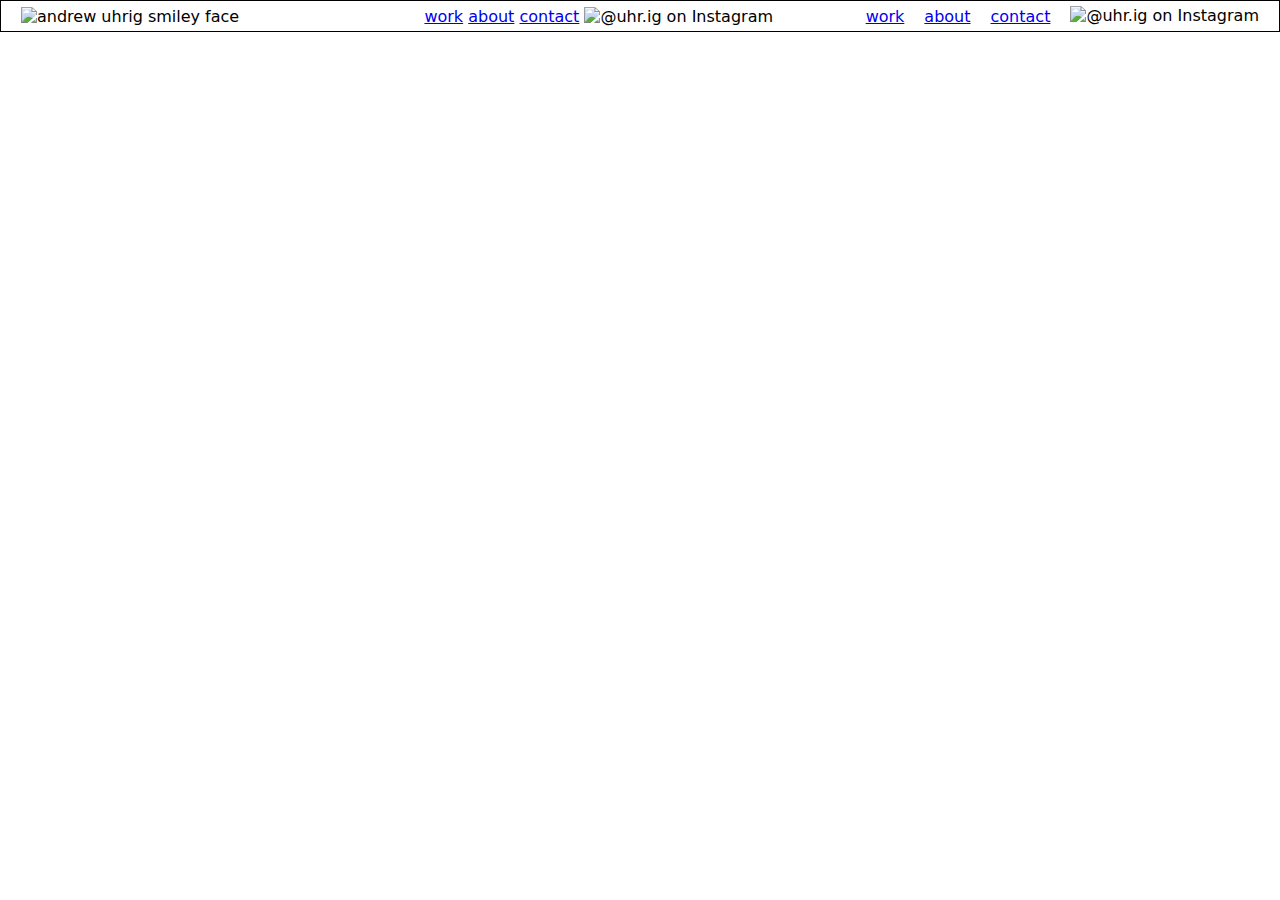
==== index.html @ fbca8ab5 "draft--DO NOT LOOK!!!" ====
<!DOCTYPE html>
<html lang="en">
<head>
    <meta charset="UTF-8">
    <meta name="viewport" content="width=device-width, initial-scale=1.0">
    <link rel="stylesheet" href="style.css">
    <title>andrew uhrig--homepage</title>
    <script src="app.js" defer></script>
</head>
<body>
    <nav>
        <div class="nav-left">
            <img src="https://images.squarespace-cdn.com/content/v1/5f3297cd1a328c22149fdf92/1597259088499-7EML1TMIM5J7HNYDHLMB/andrewuhrig_logo_2020-WIP-NEW.png?format=1500w" alt="andrew uhrig smiley face">
        </div>
        <span class="hamburger-menu"></span>
        <aside class="mobile-menu">
            <a href="#">work</a>
            <a href="#">about</a>
            <a href="#">contact</a>
            <img src="https://pluspng.com/img-png/instagram-icon-png-instagram-icon-1600.png" alt="@uhr.ig on Instagram">
        </aside>
        <div class="nav-right">
            <a href="#">work</a>
            <a href="#">about</a>
            <a href="#">contact</a>
            <img src="https://pluspng.com/img-png/instagram-icon-png-instagram-icon-1600.png" alt="@uhr.ig on Instagram">
        </div>

    </nav>

    <section>

    </section>

    
</body>
</html>
---- style.css ----
body {
    font-family: system-ui, -apple-system, BlinkMacSystemFont, 'Segoe UI', Roboto, Oxygen, Ubuntu, Cantarell, 'Open Sans', 'Helvetica Neue', sans-serif;
    margin: 0;
}

nav {
    display: flex;
    flex-direction: row;
    justify-content: space-between;
    align-items: center;
    border: 1px solid black;
    padding: 5px 20px;
}

.nav-right {
    display: flex;
    flex-direction: row;
    gap: 20px;
    align-items: center;
    position: relative;
}

.nav-right img {
    height: 20px;
    max-height: 100%;
}

.nav-left img {
    height: 40px
}

@media (min-width: 744px) {
    
}

@media (min-width: 1080px) {

}
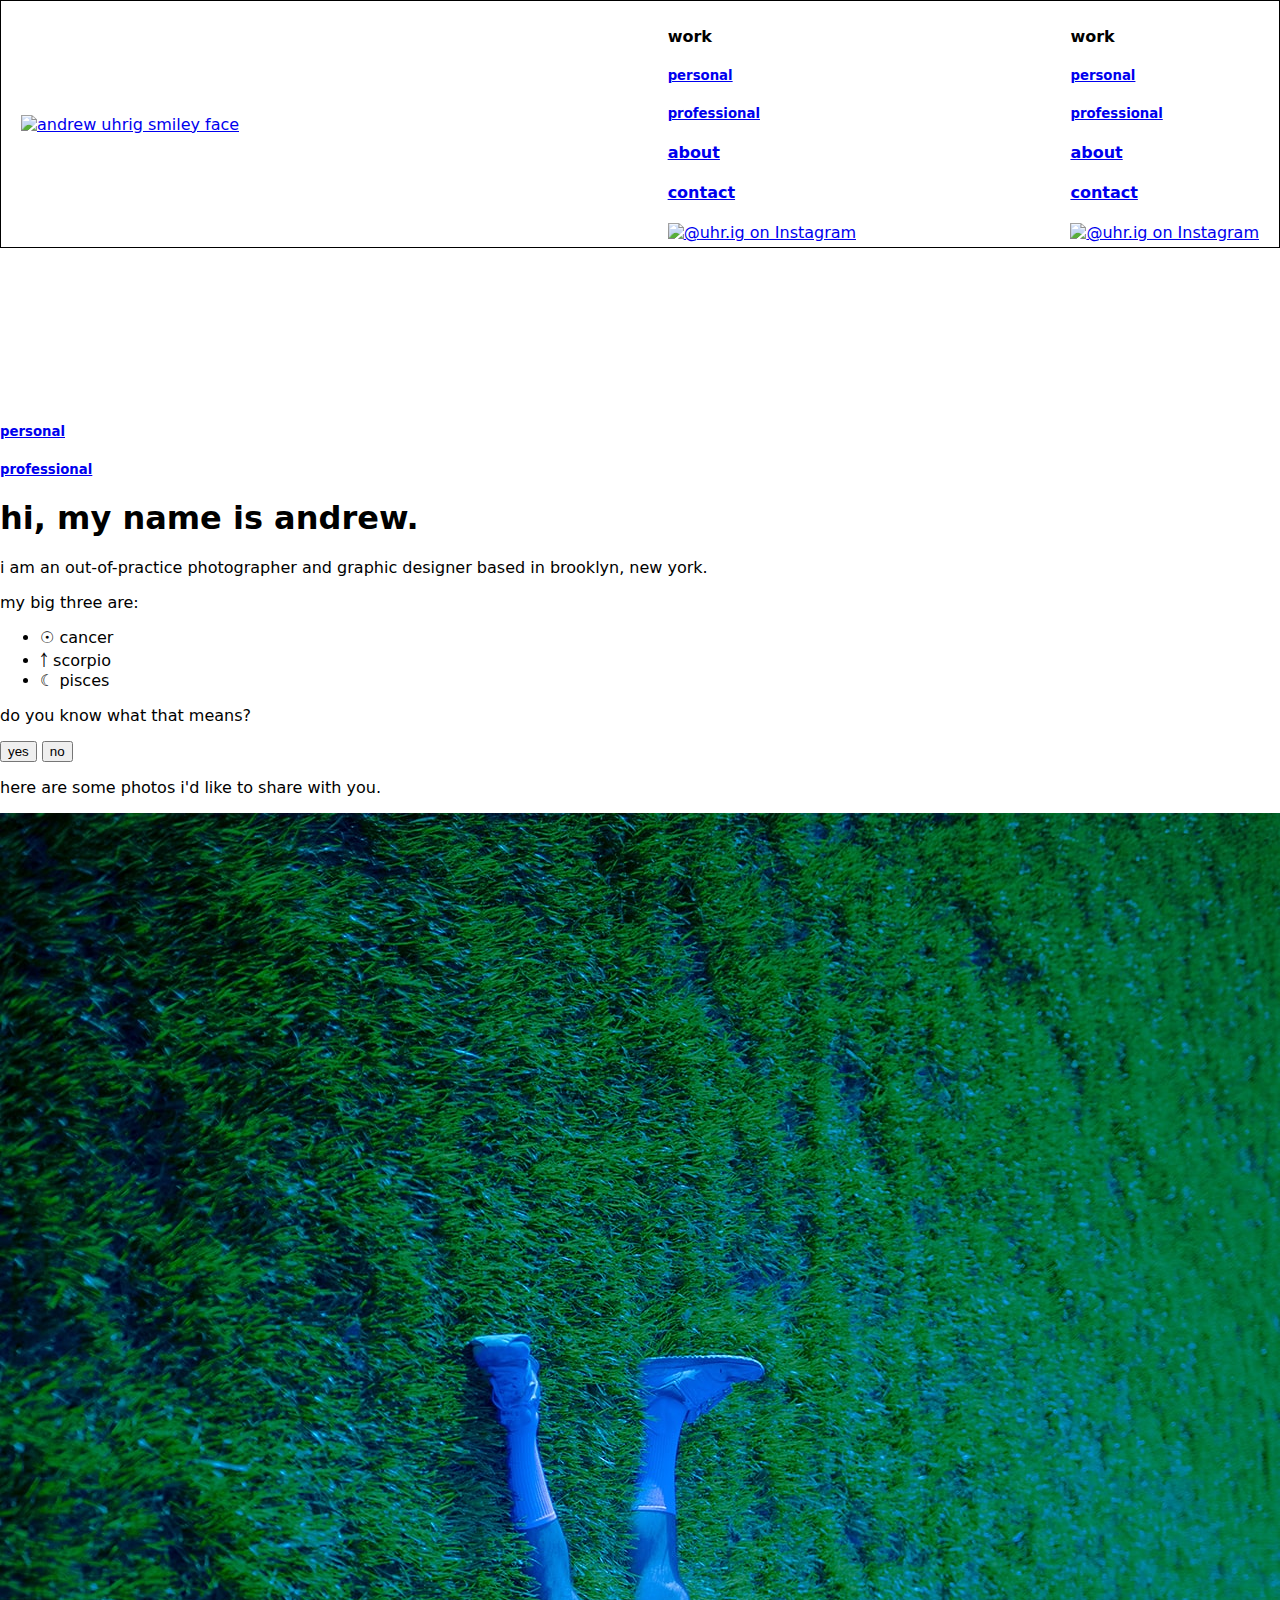
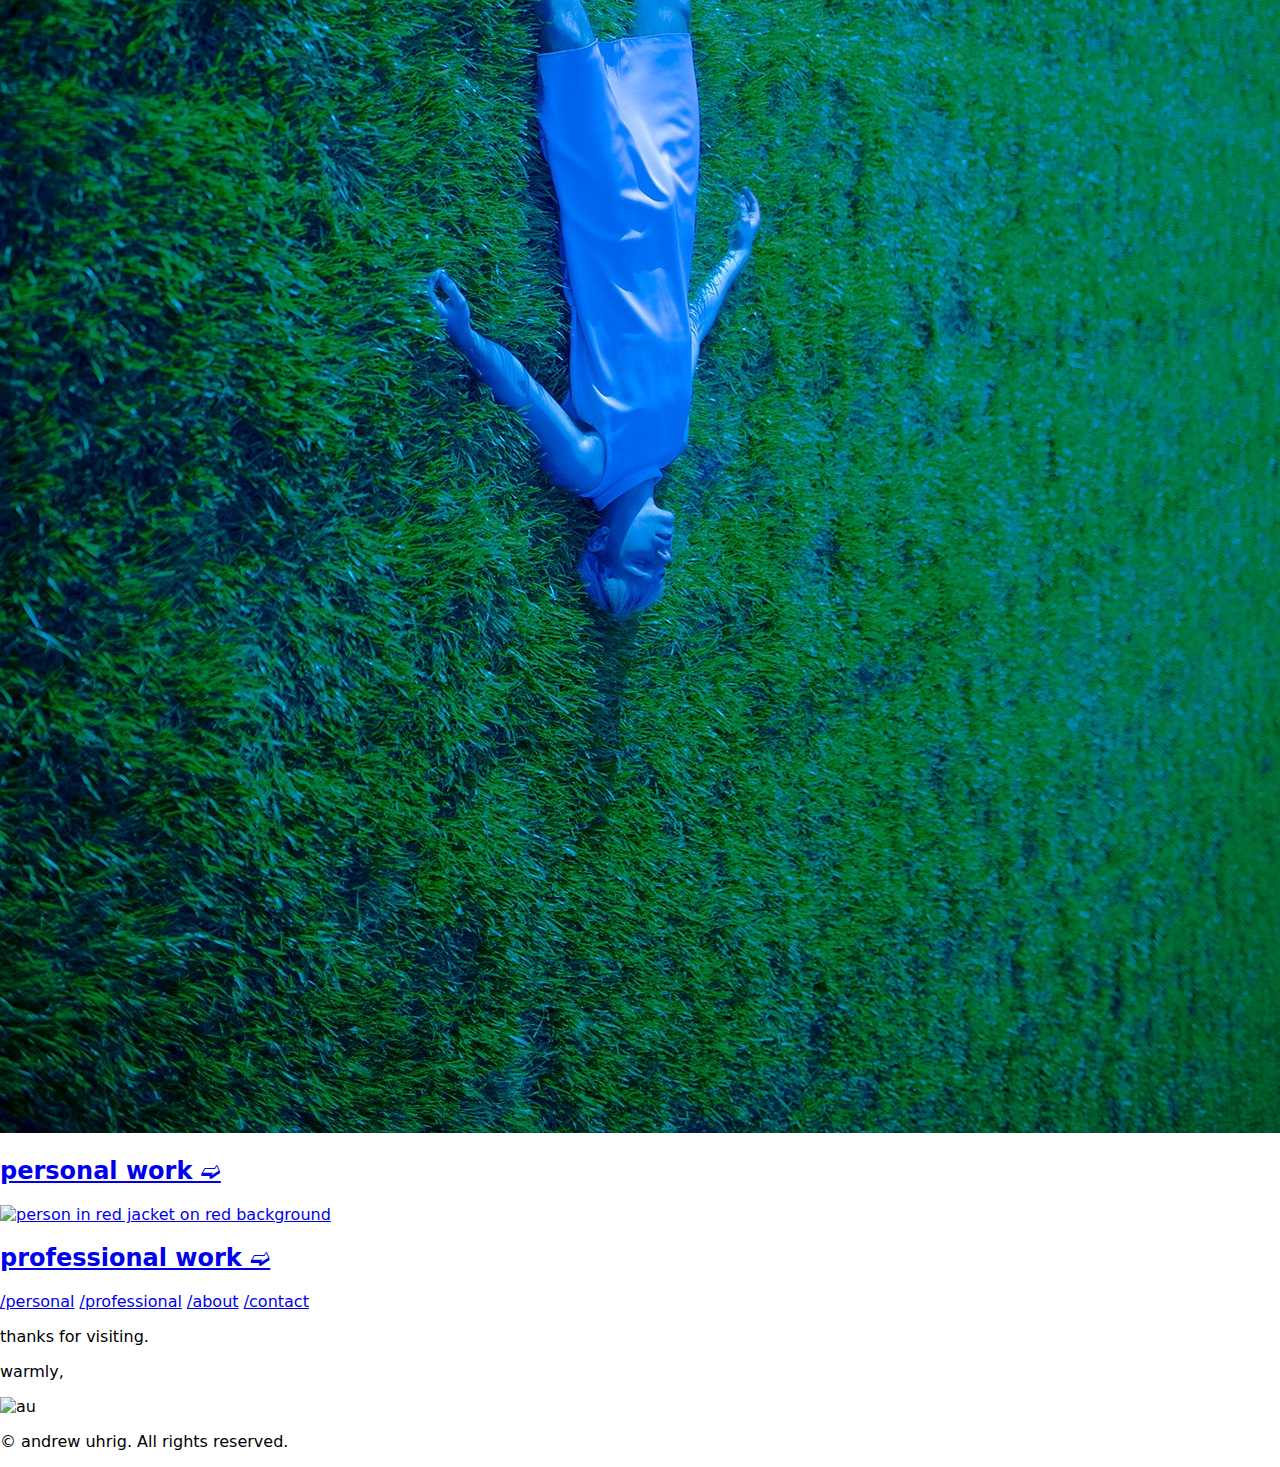
==== commit 55331782: "image + link updates" ====
--- a/index.html
+++ b/index.html
@@ -4,34 +4,119 @@
     <meta charset="UTF-8">
     <meta name="viewport" content="width=device-width, initial-scale=1.0">
     <link rel="stylesheet" href="style.css">
-    <title>andrew uhrig--homepage</title>
+    <link rel="stylesheet" href="https://use.typekit.net/jma1nsl.css">
+    <title>andrew uhrig</title>
     <script src="app.js" defer></script>
 </head>
 <body>
     <nav>
+        <!-- logo -->
         <div class="nav-left">
-            <img src="https://images.squarespace-cdn.com/content/v1/5f3297cd1a328c22149fdf92/1597259088499-7EML1TMIM5J7HNYDHLMB/andrewuhrig_logo_2020-WIP-NEW.png?format=1500w" alt="andrew uhrig smiley face">
+            <a href="index.html"><img src="images/head-foot/smiley-webcrop.png" alt="andrew uhrig smiley face"></a>
         </div>
-        <span class="hamburger-menu"></span>
-        <aside class="mobile-menu">
-            <a href="#">work</a>
-            <a href="#">about</a>
-            <a href="#">contact</a>
-            <img src="https://pluspng.com/img-png/instagram-icon-png-instagram-icon-1600.png" alt="@uhr.ig on Instagram">
+        <!-- mobile hamburger menu -->
+        <div class="mobile-nav">
+            <div class="hamburger">
+                <span class="bar-top"></span>
+                <span class="bar-bottom"></span>
+            </div>
+        </div>
+         <!-- mobile dropdown menu -->
+         <aside class="mobile-menu">
+            <h4 id="work-mb-button">work</h4>
+            <div class="work-mobile">
+                <a href="personal.html"><h5>personal</h5></a>
+                <a href="professional.html"><h5>professional</h5></a>
+            </div>
+            <a href="about.html"><h4>about</h4></a>
+            <a href="contact.html"><h4>contact</h4></a>
+            <a href="https://www.instagram.com/uhr.ig/" target="_blank" rel="noopener noreferrer">
+                <img id="ig-icon" src="images/head-foot/Instagram_Glyph_greenblue-01-01.png" alt="@uhr.ig on Instagram">
+                
+            </a>
         </aside>
-        <div class="nav-right">
-            <a href="#">work</a>
-            <a href="#">about</a>
-            <a href="#">contact</a>
-            <img src="https://pluspng.com/img-png/instagram-icon-png-instagram-icon-1600.png" alt="@uhr.ig on Instagram">
+        <!-- desktop menu -->
+        <div class="desktop-menu">
+            <div class="work-container">
+                <h4 id="work-dt-button">work</h4>
+                <div class="work-desktop">
+                    <a href="personal.html"><h5>personal</h5></a>
+                    <a href="professional.html"><h5>professional</h5></a>
+                </div>
+            </div>
+            <a href="about.html"><h4>about</h4></a>
+            <a href="contact.html"><h4>contact</h4></a>
+            <a href="https://www.instagram.com/uhr.ig/" target="_blank" rel="noopener noreferrer">
+                <img id="ig-icon" src="images/head-foot/Instagram_Glyph_greenblue-01-01.png" alt="@uhr.ig on Instagram">
+            </a>
         </div>
-
     </nav>
-
-    <section>
-
+<!-- hero -->
+    <section class="hp-hero-section">
+        <video autoplay muted loop id="hp-hero-video">
+            <source src="images/homepage/iforgotmypower-loop_2.mp4" type="video/mp4">
+        </video>
+        <div class="hero-text-container">
+            <div class="hero-left">
+                <a href="personal.html"><h5>personal</h5></a>
+            </div>
+            <div class="hero-right">
+                <a href="professional.html"><h5>professional</h5></a>
+            </div>
+        </div>
     </section>
-
-    
+    <section class="about-section">
+        <div class="about-text">
+            <h1>hi, my name is andrew.</h1>
+            <p>i am an out-of-practice photographer and graphic designer based in brooklyn, new york.</p>
+            <p>my big three are:</p>
+            <ul>
+                <li>☉ cancer</li>
+                <li>￪ scorpio</li>
+                <li>☾ pisces</li>
+            </ul>
+            <div class="astro-q">
+                <p>do you know what that means?</p>
+                <div class="astro-buttons">
+                    <button id="yes">yes</button>
+                    <button id="no">no</button>
+                </div>
+                <p id="astro-a"></p>
+            </div>
+            <p>here are some photos i'd like to share with you.</p>
+        </div>
+    </section>
+    <section class="hp-project-section">
+        <a href="personal.html" class="hp-project">
+            <div class="hp-project-spacer">
+                <img src="images/personal/_B0A7939-min.jpg" alt="colorized image of andrew laying in grass">
+                <h2>personal work ➫</h2>
+            </div>
+        </a>
+        <a href="professional.html" class="hp-project">
+            <div class="hp-project-spacer">
+                <img src="images/professional/RADIANCE-5-min.jpg" alt="person in red jacket on red background">
+                <h2>professional work ➫</h2>
+            </div>
+        </a>
+    </section>
+    <footer>
+        <section class="footer-grid">
+            <div class="foot-col">
+                <a href="personal.html">/personal</a>
+                <a href="professional.html">/professional</a>
+                <a href="about.html">/about</a>
+                <a href="contact.html">/contact</a>
+            </div>
+            <div>
+                <p>thanks for visiting.</p>
+                <p>warmly,</p>
+                <img src="images/head-foot/au.png" alt="au">
+            </div>
+        </section>
+        <section class="copyright">
+            <p>© andrew uhrig. All rights reserved.</p>
+        </section>
+    </footer>
 </body>
 </html>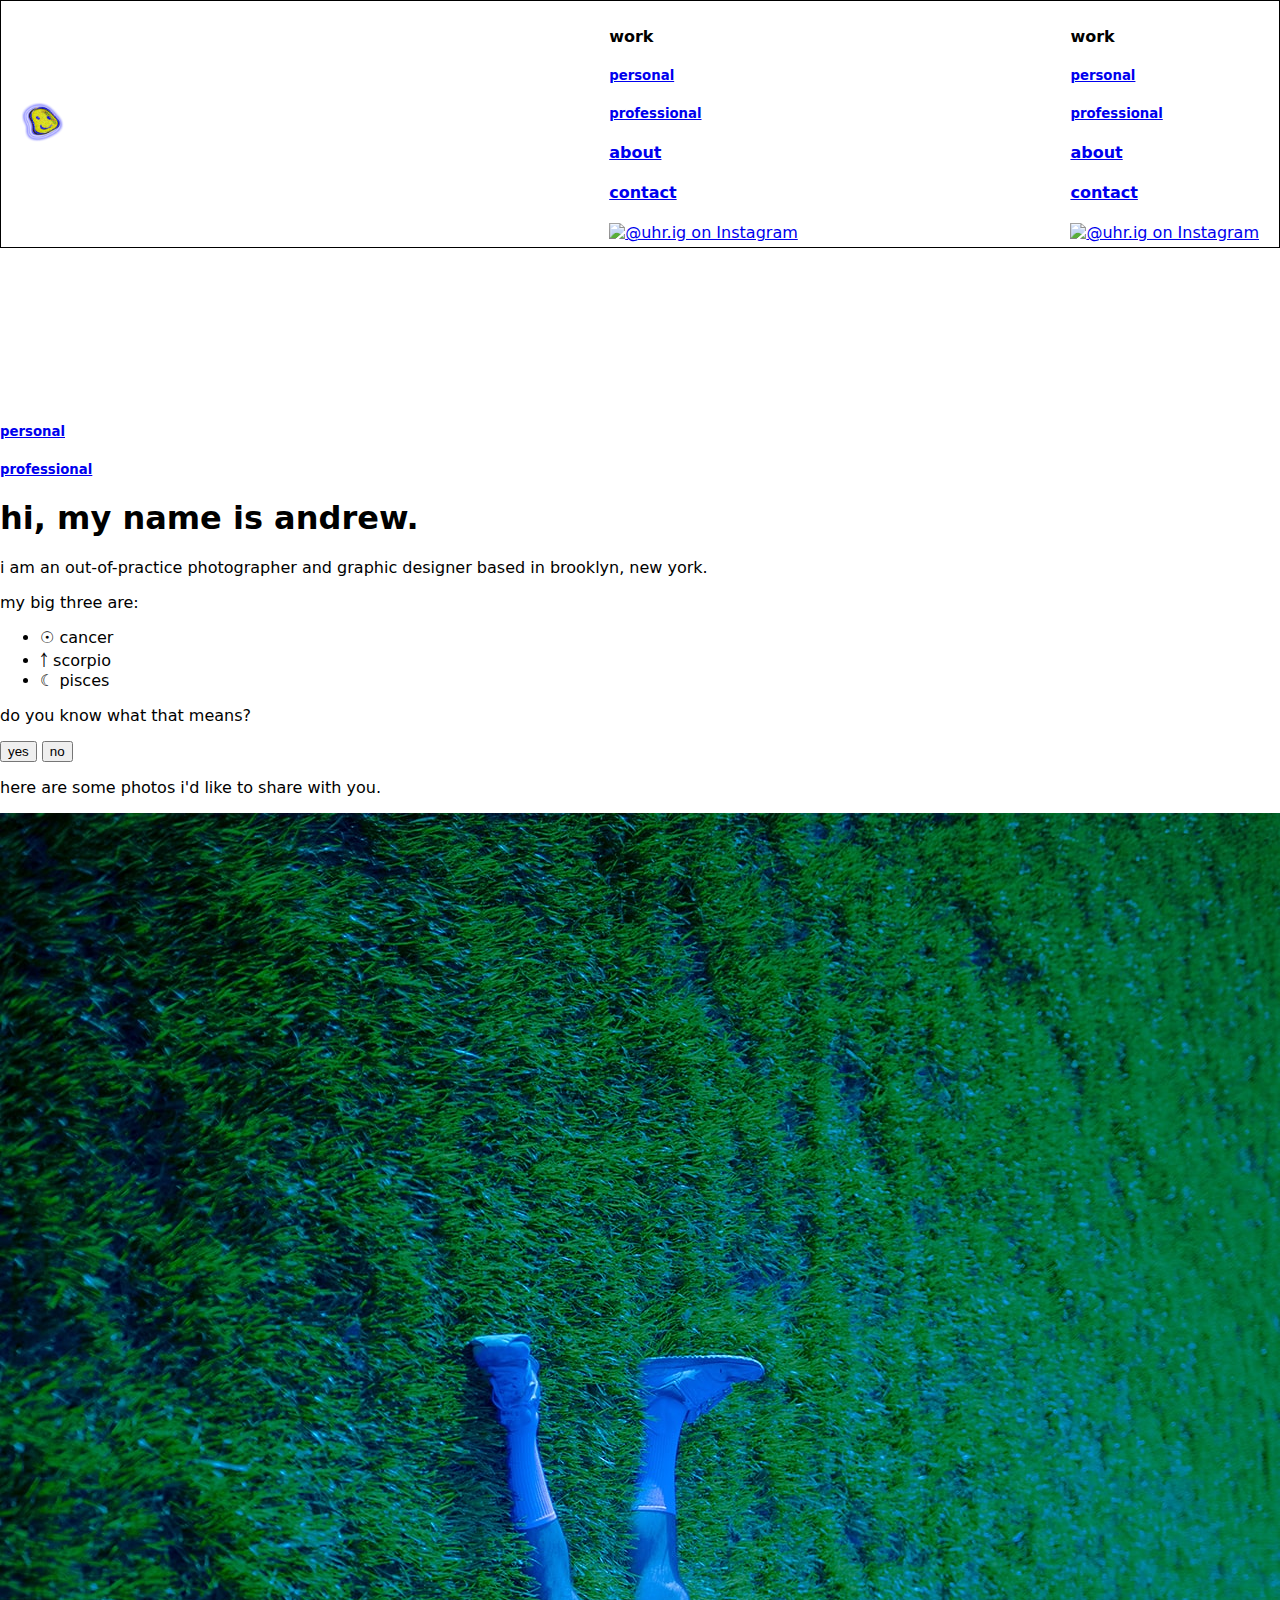
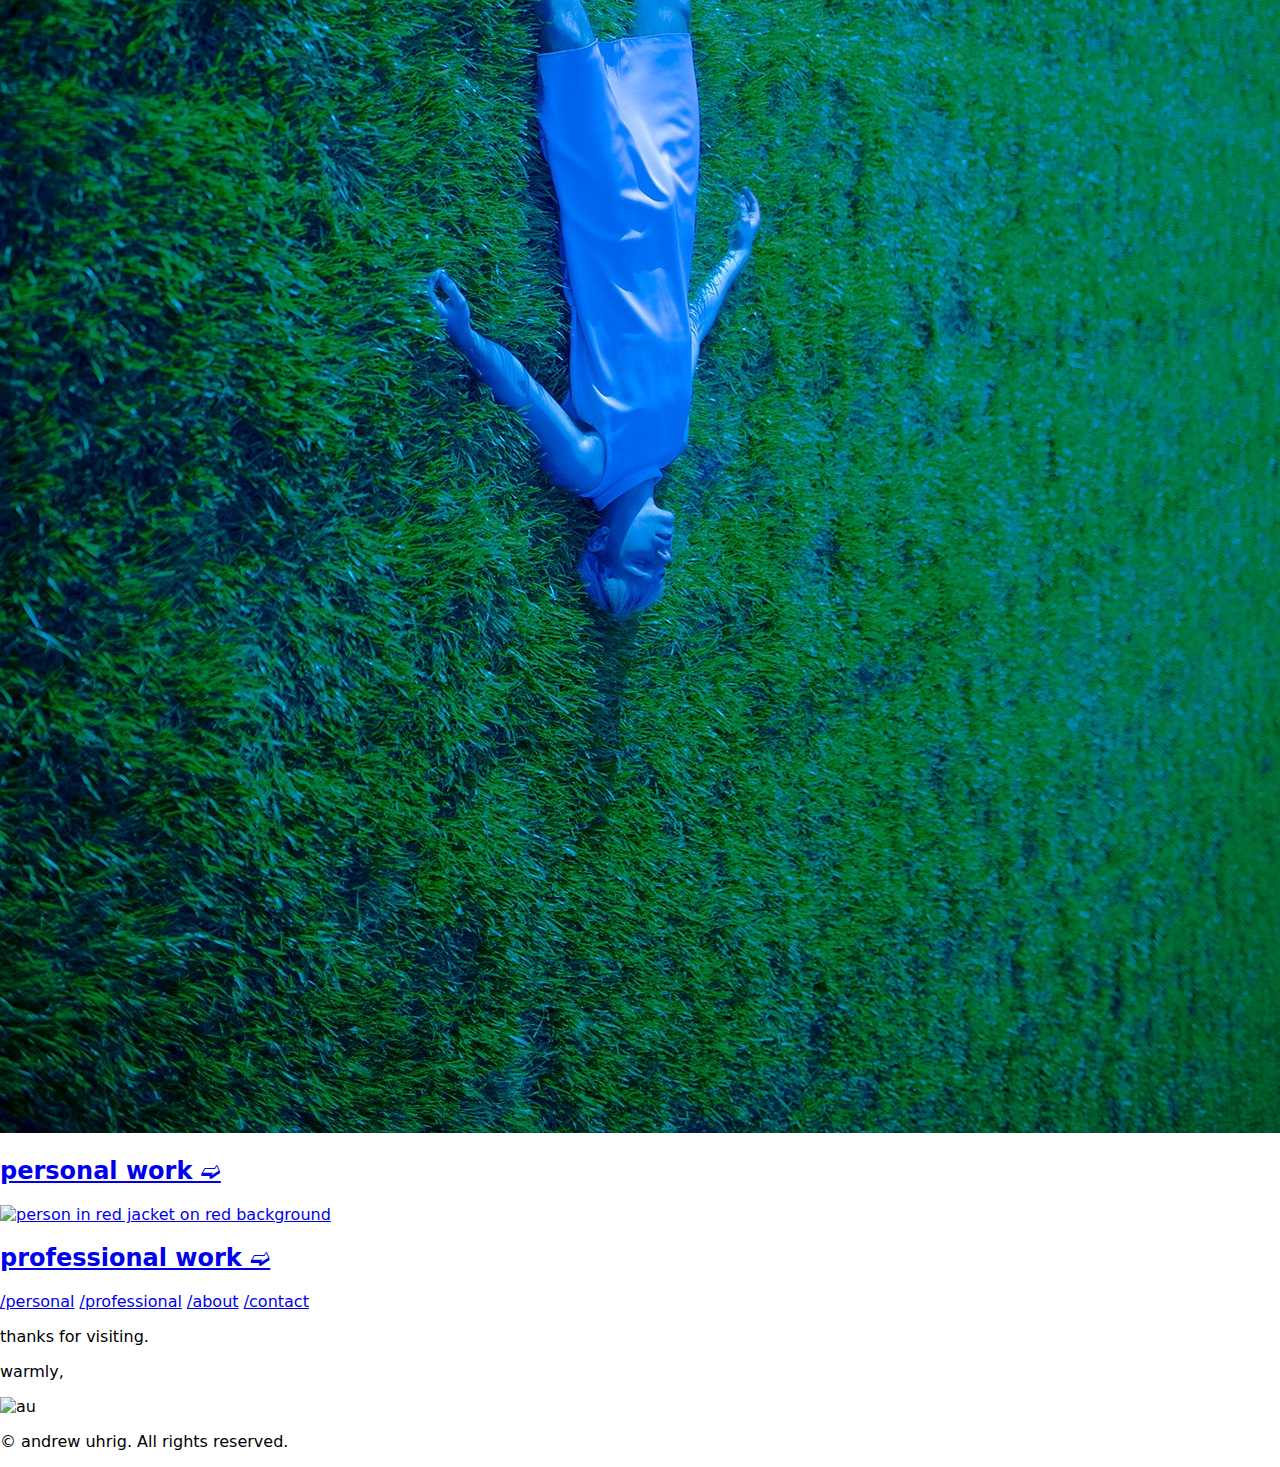
==== commit 1b4436e4: "smiley fix" ====
--- a/index.html
+++ b/index.html
@@ -12,7 +12,7 @@
     <nav>
         <!-- logo -->
         <div class="nav-left">
-            <a href="index.html"><img src="images/head-foot/smiley-webcrop.png" alt="andrew uhrig smiley face"></a>
+            <a href="index.html"><img src="images/head-foot/smiley-webcrop-min.png" alt="andrew uhrig smiley face"></a>
         </div>
         <!-- mobile hamburger menu -->
         <div class="mobile-nav">
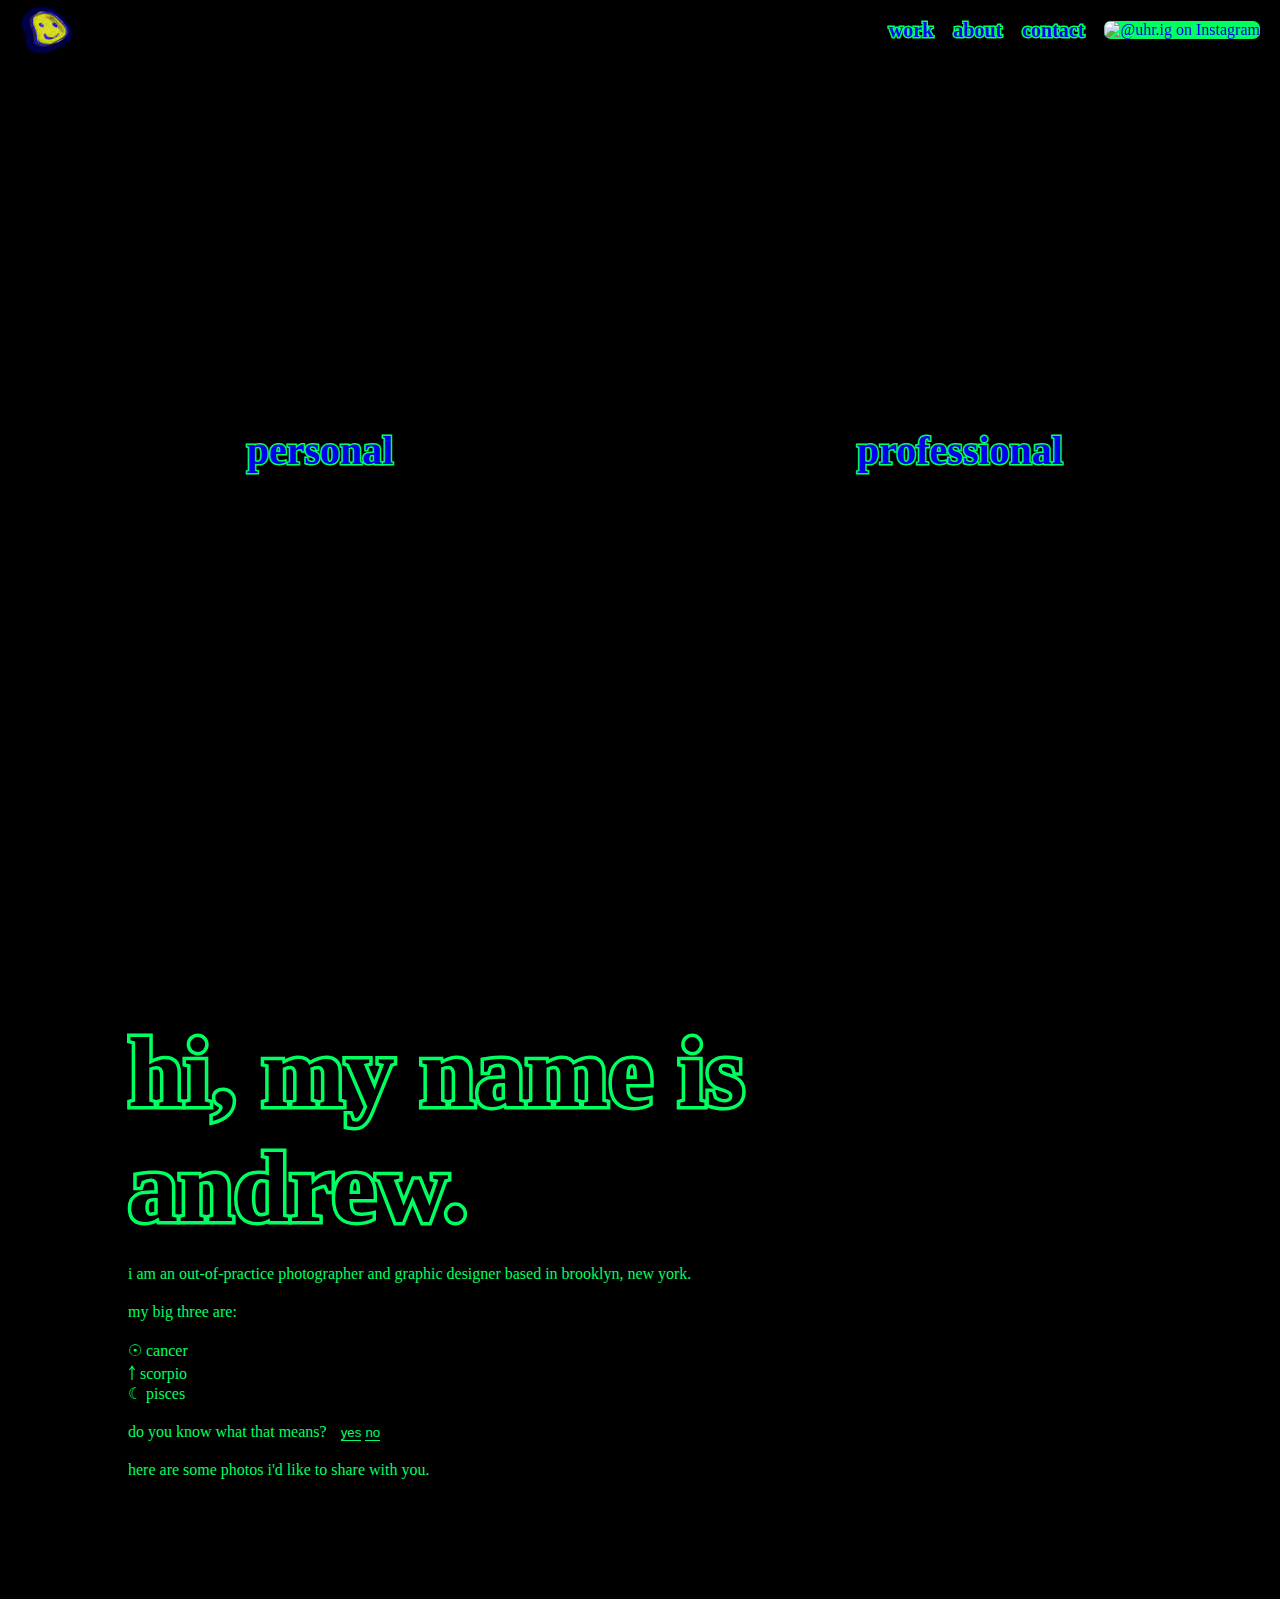
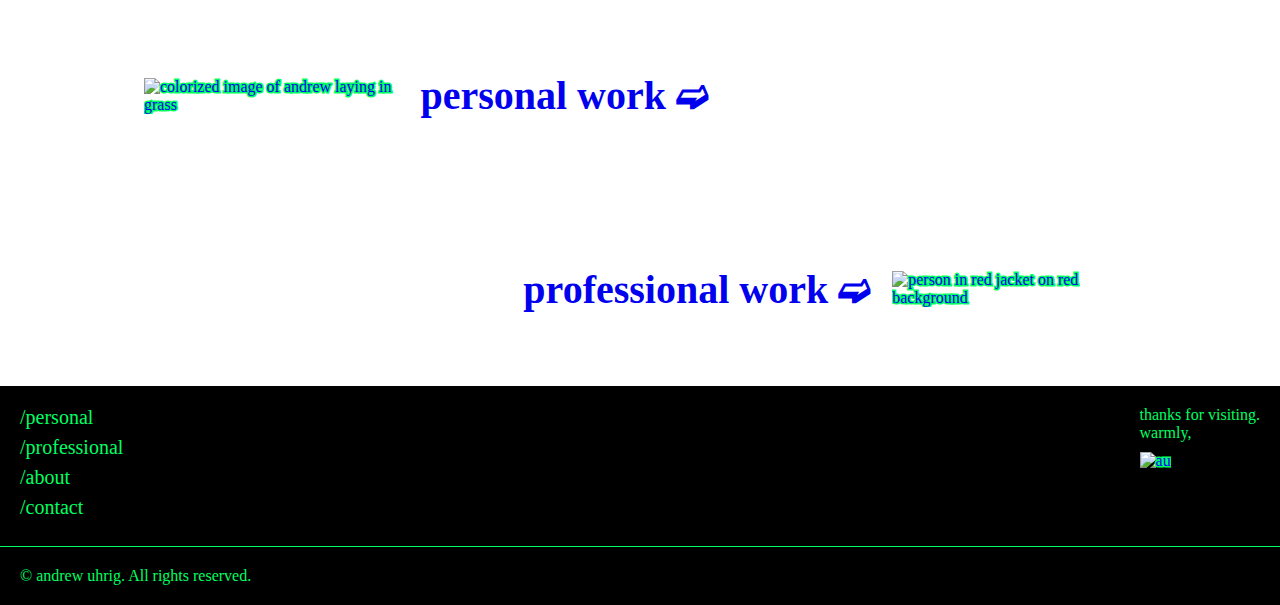
==== commit 4eaee52f: "added favicon" ====
--- a/index.html
+++ b/index.html
@@ -6,6 +6,7 @@
     <link rel="stylesheet" href="style.css">
     <link rel="stylesheet" href="https://use.typekit.net/jma1nsl.css">
     <title>andrew uhrig</title>
+    <link rel="icon" type="image/x-icon" href="images/head-foot/smiley-webcrop-min.png">
     <script src="app.js" defer></script>
 </head>
 <body>
@@ -53,7 +54,7 @@
     </nav>
 <!-- hero -->
     <section class="hp-hero-section">
-        <video autoplay muted loop id="hp-hero-video">
+        <video preload autoplay loop muted playsinline id="hp-hero-video">
             <source src="images/homepage/iforgotmypower-loop_2.mp4" type="video/mp4">
         </video>
         <div class="hero-text-container">
@@ -89,7 +90,7 @@
     <section class="hp-project-section">
         <a href="personal.html" class="hp-project">
             <div class="hp-project-spacer">
-                <img src="images/personal/_B0A7939-min.jpg" alt="colorized image of andrew laying in grass">
+                <img src="images/personal/-B0A7939-min.jpg" alt="colorized image of andrew laying in grass">
                 <h2>personal work ➫</h2>
             </div>
         </a>
--- a/style.css
+++ b/style.css
@@ -1,38 +1,531 @@
+/* FONTS */
+    
+.kettler {
+    font-family: "kettler-web", monospace;
+        font-weight: 400;
+    font-style: normal;
+}
+
+.bold {
+    font-weight: 700;
+}
+
+.transducer {
+    font-family: transducer-variable, sans-serif;
+}
+
+.ext {
+    font-variation-settings: "slnt" 0, "wdth" 200, "wght" 400;
+}
+
+.ext-bold {
+    font-variation-settings: "slnt" 0, "wdth" 200, "wght" 700;
+}
+
+/* FONT STYLING */
 body {
-    font-family: system-ui, -apple-system, BlinkMacSystemFont, 'Segoe UI', Roboto, Oxygen, Ubuntu, Cantarell, 'Open Sans', 'Helvetica Neue', sans-serif;
-    margin: 0;
-}
-
+    font-family: "kettler-web";
+    margin: 0;
+    padding: 0;
+    color: #0000FF;
+    -webkit-text-stroke: 3px #00FF60;
+    paint-order: stroke fill;
+    background-color: black;
+}
+
+h1 {
+    font-size: 60px;
+    font-family: transducer-variable;
+    font-variation-settings: "slnt" 0, "wdth" 200, "wght" 700;
+    color: black;
+    padding: 0;
+    margin: 0;
+    -webkit-text-stroke: 7px #00FF60;
+}
+
+h2 {
+    font-size: 40px;
+    font-family: transducer-variable;
+    font-variation-settings: "slnt" 0, "wdth" 200, "wght" 700;
+    
+}
+
+h3 {
+    font-size: 30px;
+    font-family: transducer-variable;
+    font-variation-settings: "slnt" 0, "wdth" 200, "wght" 700;
+    padding: 0;
+    margin: 0;
+}
+
+h4 {
+    font-size: 20px;
+    font-family: transducer-variable;
+    font-variation-settings: "slnt" 0, "wdth" 200, "wght" 700;
+    padding: 0;
+    margin: 0;
+    transition: ease .3s;
+}
+
+h5 {
+    font-size: 16px;
+    font-family: transducer-variable;
+    font-variation-settings: "slnt" 0, "wdth" 200, "wght" 400;
+    padding: 0;
+    margin: 0;
+}
+
+p, li {
+    font-size: 16px;
+    margin: 0;
+    padding: 0;
+    color: #00FF60;
+    -webkit-text-stroke: 0;
+}
+
+ul {
+    list-style-type: none;
+    margin: 0;
+    padding: 0;
+}
+
+/* RESPONSIVE FONT RESIZE */
+@media (min-width: 744px) {
+    h1 {
+        font-size: 100px;
+    }
+}
+
+/* MAIN LINKS */
+a {
+    text-decoration: none;
+    padding: 0;
+    margin: 0;
+    transition: ease .3s;
+}
+
+a:visited {
+    color: #0000FF;
+    -webkit-text-stroke: 3px #00FF60;
+    paint-order: stroke fill;
+}
+
+a:hover, a:active, .work-container h4:hover, .work-container h4:active {
+    color: #3939AA;
+    filter: drop-shadow(0 0 5px #FF0C00);
+    cursor: pointer;
+}
+
+/* NAV--MOBILE */
 nav {
     display: flex;
+    position: sticky;
+    top: 0;
+    z-index: 1;
     flex-direction: row;
     justify-content: space-between;
     align-items: center;
-    border: 1px solid black;
     padding: 5px 20px;
-}
-
-.nav-right {
-    display: flex;
-    flex-direction: row;
+    height: 50px;
+}
+
+a #ig-icon {
+    width: 25px;
+    height: 25px;
+    fill: #0000ff;
+    background-color: #00FF60;
+    border-radius: 7px;
+    margin: 0;
+    padding: 0;
+}
+
+/* NAV--HIDE DESKTOP NAV ON MOBILE SCREENS */
+.desktop-menu {
+    display: none;
+    height: 100%;
+}
+
+.nav-left {
+    display: flex;
+    align-items: center;
+    height: 100%;
+    padding: 0;
+    margin: 0;
+}
+
+.mobile-menu {
+    display: flex;
+    flex-direction: column;
+    align-items: flex-end;
+    gap: 10px;
+    position: fixed;
+    top: 61px;
+    padding: 10px 10px 7px 0;
+    border-right: 1px solid #00FF60;
+    border-top: none;
+    right: -100%;
+    transition: 0.3s ease-in-out;
+}
+
+.mobile-menu-visible {
+    right: 20px;
+}
+
+.hamburger {
+    display: block;
+    cursor: pointer;
+}
+
+/* NAV--MOBILE HAMBURGER STYLING */
+.bar-top, .bar-bottom {
+    display: block;
+    width: 25px;
+    height: 3px;
+    margin: 5px auto;
+    transition: all 0.3s ease-in-out;
+    background-color: #0000ff;
+    border: 1px solid #00FF60;
+    border-radius: 10px;
+}
+
+.bar-top-x {
+    transform: translateY(5px) rotate(45deg);
+}
+
+.bar-bottom-x {
+    transform: translateY(-5px) rotate(-45deg);
+}
+
+.nav-left img {
+    max-height: 100%;
+    max-width: 100%;
+    padding: 0;
+    margin: 0;
+}
+
+.nav-left a {
+    height: 100%;
+    width: 100%;
+    display: flex;
+    align-items: center;
+}
+
+.work-mobile {
+    display: none;
+    flex-direction: column;
+    align-items: flex-end;
+    gap: 10px;
+    position: relative;
+    right: 0;
+    padding-bottom: 15px;
+    transition: 0.3s ease-in-out;
+}
+
+.work-mobile-active {
+    display: flex;
+}
+
+.show-menu {
+    display: none;
+}
+
+/* NAV--RESPONSIVE */
+@media (min-width: 744px) {
+    .desktop-menu {
+        display: flex;
+        flex-direction: row;
+        gap: 20px;
+        align-items: center;
+    }
+    .mobile-nav {
+        display: none;
+    }
+    .mobile-menu {
+        display: none;
+    }
+
+    .work-container {
+        position: relative;
+    }
+
+    .work-desktop {
+        display: none;
+        flex-direction: column;
+        align-items: flex-end;
+        gap: 10px;
+        position: absolute;
+        padding: 05px 10px;
+        top: 40px;
+        right: -10px;
+        border-right: 1px solid #00FF60;
+        transition: 0.3s ease-in-out;
+    }
+
+    .work-desktop-active {
+        display: flex;
+    }
+    
+}
+
+@media (min-width: 1080px) {
+
+}
+
+/* HOMEPAGE--HERO */
+.hp-hero-section {
+    width: 100vw;
+    height: 100vh;
+    position: absolute;
+    top: 0;
+    height: min-content;
+    overflow: hidden;
+}
+
+#hp-hero-video {
+    position: absolute;
+    top: 0;
+    z-index: -1;
+    height: 100%;
+    margin-left: 50vw;
+    transform: translate(-50%);
+    overflow-x: hidden;
+}
+
+.hero-text-container {
+    position: relative;
+    height: 100vh;
+    width: 100vw;
+    display: flex;
+    justify-content: space-around;
+    align-items: center;
+}
+
+.hero-left, .hero-right {
+    pointer-events: none;
+    height: 100%;
+    width: 100%;
+    display: flex;
+    align-items: center;
+    justify-content: center;
+    transition: 0.3s ease-in-out;
+}
+
+.hero-right a, .hero-left a {
+    pointer-events: auto;
+}
+
+.hero-left:hover, .hero-left:active, .hero-right:hover, .hero-right:active {
+    background-color: #0000FF;
+}
+
+.hero-text-container a:hover, .hero-text-container a:active {
+    color: #0000ff;
+    filter: none;
+}
+
+.hp-hero-section h1 {
+    position: absolute;
+    bottom: 0;
+    left: 20px;
+}
+
+/* HOMEPAGE--RESPONSIVE HERO */
+@media (min-width: 744px) {
+    .hero-text-container h5 {
+        font-size: 40px;
+    }
+}
+
+/* HOMEPAGE--ABOUT */
+.about-section {
+    margin-top: 95vh;
+    margin-bottom: 20px;
+    padding: 60px 20px;
     gap: 20px;
-    align-items: center;
-    position: relative;
-}
-
-.nav-right img {
-    height: 20px;
-    max-height: 100%;
-}
-
-.nav-left img {
-    height: 40px
-}
-
+}
+
+.about-text {
+    display: flex;
+    flex-direction: column;
+    gap: 20px;
+}
+
+.astro-q p, .astro-q div {
+    display: inline;
+}
+
+.astro-buttons {
+    padding: 0 10px;
+}
+
+.astro-q button {
+    background: none;
+    color: #00FF60;
+    border: none;
+    border-bottom: 1px solid #00FF60;
+    -webkit-text-stroke: 0;
+    padding: 0;
+    margin: 0;
+}
+
+.astro-q button:hover, .astro-q button:active {
+    color: #FF0C00;
+    border-bottom: none;
+    cursor: pointer;
+}
+
+/* HOMEPAGE--RESPONSIVE ABOUT */
 @media (min-width: 744px) {
+    .about-section{
+        padding: 100px 10%;
+        display: flex;
+        align-items: center;
+    }
+
+    .about-text {
+        display: flex;
+        flex-direction: column;
+        width: 80%;
+    }
+}
+/* HOMEPAGE--PROJECT SECTION */
+
+.hp-project-section {
+    background-color: white;
+    padding: 0;
+    width: 100%;
+}
+
+.hp-project {
+    display: flex;
+    /* flex-direction: column; */
+    padding: 20px;
+    /* width: 100%; */
+    overflow: hidden;
+    max-height: 100vh;
+}
+
+.hp-project img {
+    max-width: 100%;
+    max-height: 70vh;
+}
+
+.hp-project h2 {
+    -webkit-text-stroke: 0;
+    transition: ease .3s;
+    width: 80%;
+}
+
+.hp-project:hover, .hp-project:active {
+    color: #0000FF;
+    background-color: #0000FF;
+    filter: none;
+    cursor: pointer;    
+}
+
+.hp-project:hover h2, .hp-project:active h2 {
+    -webkit-text-stroke: 3px #00FF60;
+}
+
+.hp-project:hover img, .hp-project:active img {
+    outline: 1px solid #00FF60;
+}
+
+/* HOMEPAGE--RESPONSIVE PROJECT SECTION */
+@media (min-width: 915px) {
+    .hp-project-section{
+        display: block;
+    }
+
+    .hp-project {
+        display: block;
+    }
+
+    .hp-project-spacer {
+        display: flex;
+        flex-direction: row;
+        align-items: center;
+        justify-content: center;
+        gap: 20px;
+        padding: 20px 10%;
+        max-width: 1000px;
+        margin: 0 auto;
+    }
+
+    .hp-project img {
+        /* width: fit-content; */
+        max-height: 80vh;
+    }
     
-}
-
-@media (min-width: 1080px) {
-
+    /* .hp-project h2 {
+        width: 100%;
+    } */
+
+    .hp-project:last-child .hp-project-spacer {
+        flex-direction: row-reverse;
+    }
+
+    .hp-project:last-child h2 {
+        text-align: right;
+    }
+}
+
+/* FOOTER */
+
+footer {
+    padding: 20px 0;
+}
+
+.footer-grid {
+    padding: 0 20px 20px 20px;
+}
+
+.footer-grid img{
+    height: 60px;
+    padding-top: 10px;
+}
+
+.foot-col {
+    display: grid;
+    grid-auto-rows: 30px;
+}
+
+footer a {
+    font-size: 20px;
+    font-family: transducer-variable;
+    font-variation-settings: "slnt" 0, "wdth" 200, "wght" 700;
+    color: #00FF60;
+    padding: 0;
+    margin: 0;
+    -webkit-text-stroke: 0;
+}
+
+footer a:visited {
+    color: #00FF60;
+}
+
+footer a:hover, footer a:active {
+    color: #FF0C00;
+    filter: none;
+}
+
+.copyright {
+    padding: 20px 0 0 20px;
+    border-top: 1px solid #00FF60;
+}
+
+.copyright {
+    font-family: transducer-variable;
+    color: #00FF60;
+    -webkit-text-stroke: 0;
+    font-size: 12px;
+}
+
+/* FOOTER--RESPONSIVE */
+@media (min-width: 600px) {
+    .footer-grid {
+        display: flex;
+        justify-content: space-between;
+    }
+    
 }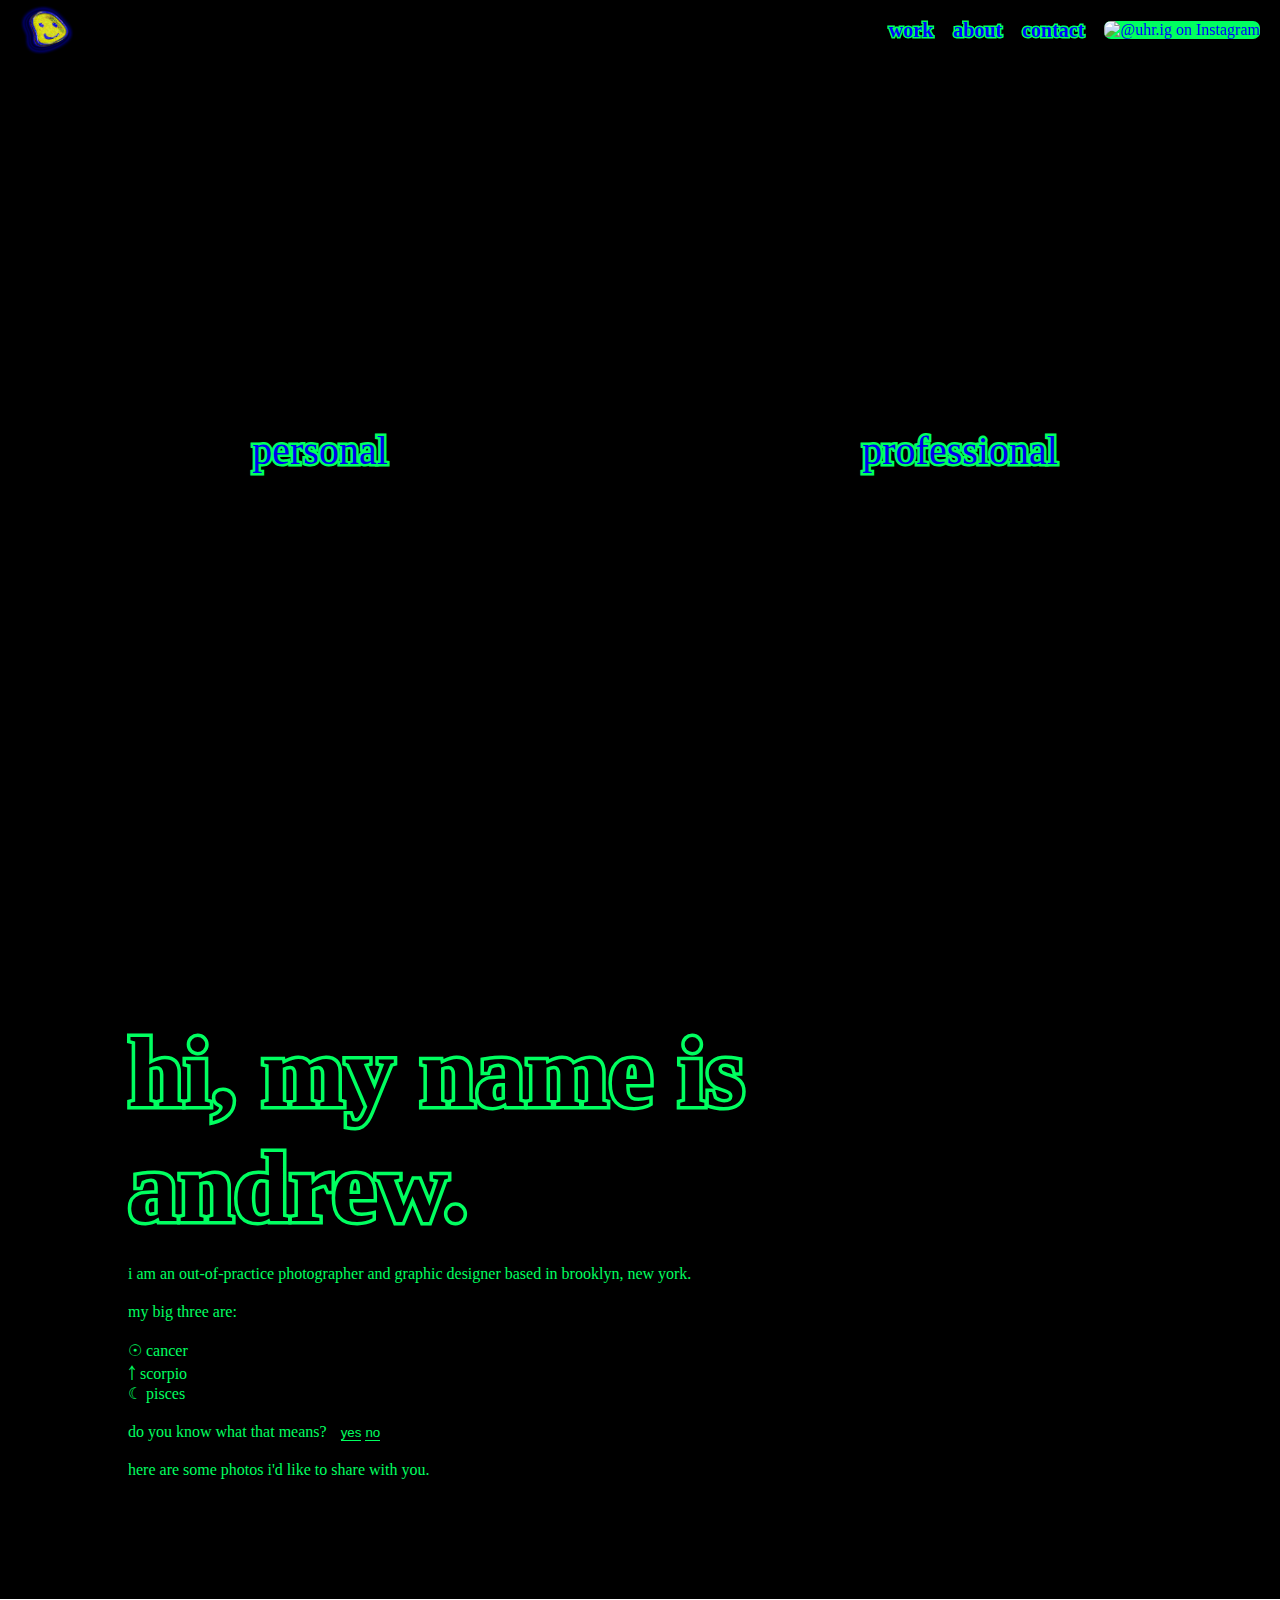
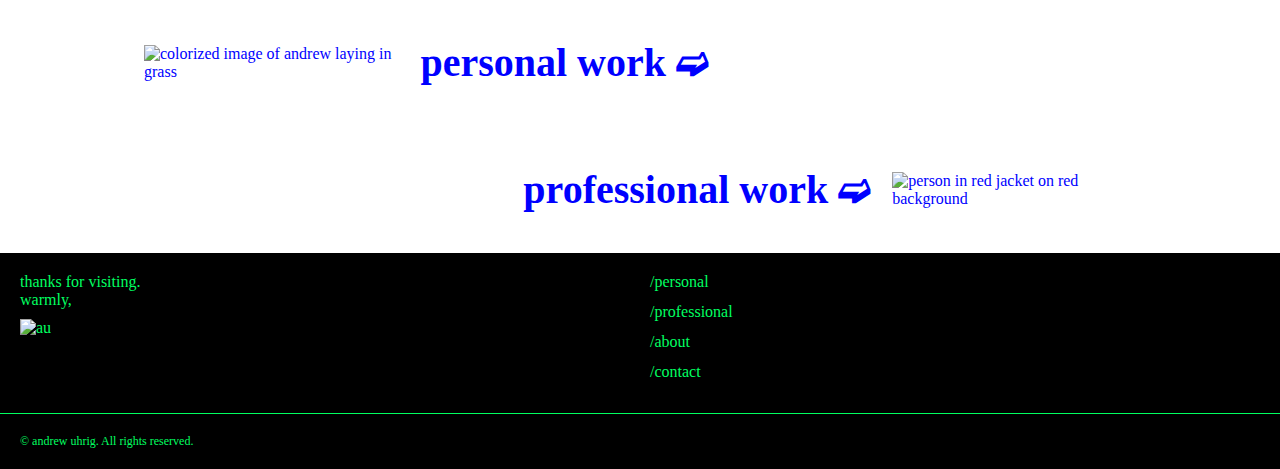
==== commit b9e47f48: "progress--homepage, contact, about" ====
--- a/index.html
+++ b/index.html
@@ -8,23 +8,33 @@
     <title>andrew uhrig</title>
     <link rel="icon" type="image/x-icon" href="images/head-foot/smiley-webcrop-min.png">
     <script src="app.js" defer></script>
+    <script src="index.js" defer></script>
 </head>
 <body>
+
+    <!-- NAV -->
+
     <nav>
-        <!-- logo -->
+
+        <!-- LOGO -->
+
         <div class="nav-left">
             <a href="index.html"><img src="images/head-foot/smiley-webcrop-min.png" alt="andrew uhrig smiley face"></a>
         </div>
-        <!-- mobile hamburger menu -->
+
+        <!-- MOBILE HAMBURGER MENU -->
+
         <div class="mobile-nav">
             <div class="hamburger">
                 <span class="bar-top"></span>
                 <span class="bar-bottom"></span>
             </div>
         </div>
-         <!-- mobile dropdown menu -->
+
+         <!-- MOBILE DROPDOWN MENU -->
+
          <aside class="mobile-menu">
-            <h4 id="work-mb-button">work</h4>
+            <h4 class="work-button" id="work-mb-button">work</h4>
             <div class="work-mobile">
                 <a href="personal.html"><h5>personal</h5></a>
                 <a href="professional.html"><h5>professional</h5></a>
@@ -36,10 +46,12 @@
                 
             </a>
         </aside>
-        <!-- desktop menu -->
+
+        <!-- DESKTOP MENU -->
+        
         <div class="desktop-menu">
             <div class="work-container">
-                <h4 id="work-dt-button">work</h4>
+                <h4 class="work-button" id="work-dt-button">work</h4>
                 <div class="work-desktop">
                     <a href="personal.html"><h5>personal</h5></a>
                     <a href="professional.html"><h5>professional</h5></a>
@@ -52,22 +64,27 @@
             </a>
         </div>
     </nav>
-<!-- hero -->
+
+<!-- HERO -->
+
     <section class="hp-hero-section">
         <video preload autoplay loop muted playsinline id="hp-hero-video">
             <source src="images/homepage/iforgotmypower-loop_2.mp4" type="video/mp4">
         </video>
         <div class="hero-text-container">
             <div class="hero-left">
-                <a href="personal.html"><h5>personal</h5></a>
+                <a id="link-1" href="personal.html">personal</a>
             </div>
             <div class="hero-right">
-                <a href="professional.html"><h5>professional</h5></a>
+                <a id="link-1" href="professional.html">professional</a>
             </div>
         </div>
     </section>
-    <section class="about-section">
-        <div class="about-text">
+
+<!-- ABOUT -->
+
+    <section class="hp-about-section">
+        <div class="hp-about-text">
             <h1>hi, my name is andrew.</h1>
             <p>i am an out-of-practice photographer and graphic designer based in brooklyn, new york.</p>
             <p>my big three are:</p>
@@ -87,32 +104,38 @@
             <p>here are some photos i'd like to share with you.</p>
         </div>
     </section>
+
+<!-- PROJECTS -->
+
     <section class="hp-project-section">
-        <a href="personal.html" class="hp-project">
+        <a id="link-2" href="personal.html">
             <div class="hp-project-spacer">
                 <img src="images/personal/-B0A7939-min.jpg" alt="colorized image of andrew laying in grass">
-                <h2>personal work ➫</h2>
+                <h2 id="link-2-text">personal work ➫</h2>
             </div>
         </a>
-        <a href="professional.html" class="hp-project">
+        <a id="link-2" href="professional.html">
             <div class="hp-project-spacer">
                 <img src="images/professional/RADIANCE-5-min.jpg" alt="person in red jacket on red background">
-                <h2>professional work ➫</h2>
+                <h2 id="link-2-text">professional work ➫</h2>
             </div>
         </a>
     </section>
+
+<!-- FOOTER -->
+
     <footer>
-        <section class="footer-grid">
-            <div class="foot-col">
-                <a href="personal.html">/personal</a>
-                <a href="professional.html">/professional</a>
-                <a href="about.html">/about</a>
-                <a href="contact.html">/contact</a>
-            </div>
+        <section class="footer-flex">
             <div>
                 <p>thanks for visiting.</p>
                 <p>warmly,</p>
                 <img src="images/head-foot/au.png" alt="au">
+            </div>
+            <div class="foot-col">
+                <a id="link-3" href="personal.html">/personal</a>
+                <a id="link-3" href="professional.html">/professional</a>
+                <a id="link-3" href="about.html">/about</a>
+                <a id="link-3" href="contact.html">/contact</a>
             </div>
         </section>
         <section class="copyright">
--- a/style.css
+++ b/style.css
@@ -23,64 +23,58 @@
 }
 
 /* FONT STYLING */
+
 body {
     font-family: "kettler-web";
     margin: 0;
     padding: 0;
-    color: #0000FF;
-    -webkit-text-stroke: 3px #00FF60;
+    color: #00FF60;
     paint-order: stroke fill;
     background-color: black;
 }
 
+.blue-background {
+    background-color: #0000FF;
+}
+
+h1, h2, h3, h4, h5 {
+    font-family: transducer-variable;
+    padding: 0;
+    margin: 0;
+}
+
+h1, h2, h3, h4 {
+    font-variation-settings: "slnt" 0, "wdth" 200, "wght" 700;
+}
+
 h1 {
     font-size: 60px;
-    font-family: transducer-variable;
-    font-variation-settings: "slnt" 0, "wdth" 200, "wght" 700;
     color: black;
-    padding: 0;
-    margin: 0;
-    -webkit-text-stroke: 7px #00FF60;
+    -webkit-text-stroke: 5px #00FF60;
 }
 
 h2 {
     font-size: 40px;
-    font-family: transducer-variable;
-    font-variation-settings: "slnt" 0, "wdth" 200, "wght" 700;
-    
 }
 
 h3 {
     font-size: 30px;
-    font-family: transducer-variable;
-    font-variation-settings: "slnt" 0, "wdth" 200, "wght" 700;
-    padding: 0;
-    margin: 0;
 }
 
 h4 {
     font-size: 20px;
-    font-family: transducer-variable;
-    font-variation-settings: "slnt" 0, "wdth" 200, "wght" 700;
-    padding: 0;
-    margin: 0;
     transition: ease .3s;
 }
 
 h5 {
     font-size: 16px;
-    font-family: transducer-variable;
     font-variation-settings: "slnt" 0, "wdth" 200, "wght" 400;
-    padding: 0;
-    margin: 0;
 }
 
 p, li {
     font-size: 16px;
     margin: 0;
     padding: 0;
-    color: #00FF60;
-    -webkit-text-stroke: 0;
 }
 
 ul {
@@ -89,34 +83,139 @@
     padding: 0;
 }
 
-/* RESPONSIVE FONT RESIZE */
+/* FONTS--RESPONSIVE */
+
 @media (min-width: 744px) {
     h1 {
         font-size: 100px;
-    }
-}
-
-/* MAIN LINKS */
+        -webkit-text-stroke: 7px #00FF60;
+    }
+}
+
+/* LINK STYLING */
+
 a {
     text-decoration: none;
-    padding: 0;
-    margin: 0;
-    transition: ease .3s;
-}
-
-a:visited {
+}
+
+nav a, .work-button {
     color: #0000FF;
     -webkit-text-stroke: 3px #00FF60;
-    paint-order: stroke fill;
-}
-
-a:hover, a:active, .work-container h4:hover, .work-container h4:active {
+    padding: 0;
+    margin: 0;
+    transition: ease .3s;
+}
+
+nav a:visited {
+    color: #0000FF;
+    -webkit-text-stroke: 3px #00FF60;
+}
+
+nav a:hover, a:active, .work-button:hover, .work-button:active {
     color: #3939AA;
     filter: drop-shadow(0 0 5px #FF0C00);
     cursor: pointer;
 }
 
+#link-1 {
+    font-family: transducer-variable;
+    font-variation-settings: "slnt" 0, "wdth" 200, "wght" 400;
+    -webkit-text-stroke: 3px #00FF60;
+    transition: ease .3s;
+
+}
+
+#link-1:hover, #link-1:active {
+    color: black;
+}
+
+#link-1:visited {
+    color: #0000ff;
+    -webkit-text-stroke: 3px #00FF60;
+}
+
+#link-1:visited:hover {
+    color: black;
+    -webkit-text-stroke: 3px #00FF60;
+}
+
+#link-2 {
+    color: #0000ff;
+}
+
+#link-2:hover #link-2-text, #link-2:active #link-2-text {
+    -webkit-text-stroke: 3px #00FF60;
+}
+
+#link-2:hover img, #link-2:active img {
+    outline: 1px solid #00FF60;
+}
+
+#link-3 {
+    color: #00FF60;
+}
+
+#link-3:visited {
+    color: #00FF60;
+}
+
+#link-3:hover, #link-3:active {
+    color: #FF0C00;
+    filter: none;
+}
+
+#link-4 {
+    color: #00FF60;
+    padding-bottom: ;
+    border-bottom: 1px solid #00FF60;
+}
+
+#link-4:visited {
+    color: #00FF60;
+}
+
+#link-4:hover, #link-3:active {
+    color: #FF0C00;
+    border-bottom: none;
+}
+
+/* LINKS--RESPONSIVE */
+
+@media (min-width: 744px) {
+    #link-1 {
+        font-variation-settings: "slnt" 0, "wdth" 200, "wght" 700;
+        -webkit-text-stroke: 5px #00FF60;
+        font-size: 40px;
+    }
+}
+
+/* BUTTON STYLING */
+
+.astro-q p, .astro-q div {
+    display: inline;
+}
+
+.astro-buttons {
+    padding: 0 10px;
+}
+
+.astro-q button {
+    background: none;
+    border: none;
+    color: #00FF60;
+    border-bottom: 1px solid #00FF60;
+    padding: 0;
+    margin: 0;
+}
+
+.astro-q button:hover, .astro-q button:active {
+    color: #FF0C00;
+    border-bottom: none;
+    cursor: pointer;
+}
+
 /* NAV--MOBILE */
+
 nav {
     display: flex;
     position: sticky;
@@ -140,6 +239,7 @@
 }
 
 /* NAV--HIDE DESKTOP NAV ON MOBILE SCREENS */
+
 .desktop-menu {
     display: none;
     height: 100%;
@@ -177,6 +277,7 @@
 }
 
 /* NAV--MOBILE HAMBURGER STYLING */
+
 .bar-top, .bar-bottom {
     display: block;
     width: 25px;
@@ -230,6 +331,7 @@
 }
 
 /* NAV--RESPONSIVE */
+
 @media (min-width: 744px) {
     .desktop-menu {
         display: flex;
@@ -267,11 +369,51 @@
     
 }
 
-@media (min-width: 1080px) {
-
+/* FOOTER */
+
+footer {
+    padding: 20px 0;
+}
+
+.footer-flex {
+    padding: 0 20px 20px 20px;
+    display: flex;
+    flex-direction: column;
+    gap: 20px;
+}
+
+.footer-flex img{
+    height: 40px;
+    padding-top: 10px;
+}
+
+.foot-col {
+    display: grid;
+    grid-auto-rows: 30px;
+}
+
+.copyright p {
+    padding: 20px 0 0 20px;
+    border-top: 1px solid #00FF60;
+    font-family: transducer-variable;
+    font-variation-settings: "slnt" 0, "wdth" 200, "wght" 400;
+    font-size: 12px;
+    color: #00FF60;
+    -webkit-text-stroke: 0;
+    font-size: 12px;
+}
+
+/* FOOTER--RESPONSIVE */
+@media (min-width: 600px) {
+    .footer-flex {
+        display: grid;
+        grid-template-columns: 1fr 1fr;
+    }
+    
 }
 
 /* HOMEPAGE--HERO */
+
 .hp-hero-section {
     width: 100vw;
     height: 100vh;
@@ -315,80 +457,42 @@
 }
 
 .hero-left:hover, .hero-left:active, .hero-right:hover, .hero-right:active {
-    background-color: #0000FF;
-}
-
-.hero-text-container a:hover, .hero-text-container a:active {
-    color: #0000ff;
-    filter: none;
-}
-
-.hp-hero-section h1 {
-    position: absolute;
-    bottom: 0;
-    left: 20px;
-}
-
-/* HOMEPAGE--RESPONSIVE HERO */
-@media (min-width: 744px) {
-    .hero-text-container h5 {
-        font-size: 40px;
-    }
+    background-color: black;
+
 }
 
 /* HOMEPAGE--ABOUT */
-.about-section {
+
+.hp-about-section {
     margin-top: 95vh;
     margin-bottom: 20px;
     padding: 60px 20px;
     gap: 20px;
 }
 
-.about-text {
+.hp-about-text {
     display: flex;
     flex-direction: column;
     gap: 20px;
 }
 
-.astro-q p, .astro-q div {
-    display: inline;
-}
-
-.astro-buttons {
-    padding: 0 10px;
-}
-
-.astro-q button {
-    background: none;
-    color: #00FF60;
-    border: none;
-    border-bottom: 1px solid #00FF60;
-    -webkit-text-stroke: 0;
-    padding: 0;
-    margin: 0;
-}
-
-.astro-q button:hover, .astro-q button:active {
-    color: #FF0C00;
-    border-bottom: none;
-    cursor: pointer;
-}
-
 /* HOMEPAGE--RESPONSIVE ABOUT */
+
 @media (min-width: 744px) {
-    .about-section{
+    .hp-about-section{
         padding: 100px 10%;
         display: flex;
         align-items: center;
     }
 
-    .about-text {
+    .hp-about-text {
         display: flex;
         flex-direction: column;
         width: 80%;
     }
 }
-/* HOMEPAGE--PROJECT SECTION */
+
+/* HOMEPAGE--PROJECTS */
 
 .hp-project-section {
     background-color: white;
@@ -396,48 +500,40 @@
     width: 100%;
 }
 
-.hp-project {
-    display: flex;
-    /* flex-direction: column; */
+#link-2 {
+    display: flex;
     padding: 20px;
-    /* width: 100%; */
     overflow: hidden;
     max-height: 100vh;
 }
 
-.hp-project img {
+#link-2 img {
     max-width: 100%;
     max-height: 70vh;
-}
-
-.hp-project h2 {
+    transition: ease .3s;
+}
+
+#link-2 #link-2-text {
     -webkit-text-stroke: 0;
     transition: ease .3s;
     width: 80%;
 }
 
-.hp-project:hover, .hp-project:active {
+#link-2:hover, #link-2:active {
     color: #0000FF;
     background-color: #0000FF;
     filter: none;
     cursor: pointer;    
 }
 
-.hp-project:hover h2, .hp-project:active h2 {
-    -webkit-text-stroke: 3px #00FF60;
-}
-
-.hp-project:hover img, .hp-project:active img {
-    outline: 1px solid #00FF60;
-}
-
-/* HOMEPAGE--RESPONSIVE PROJECT SECTION */
+/* HOMEPAGE--RESPONSIVE PROJECTS */
+
 @media (min-width: 915px) {
     .hp-project-section{
         display: block;
     }
 
-    .hp-project {
+    #link-2 {
         display: block;
     }
 
@@ -452,80 +548,143 @@
         margin: 0 auto;
     }
 
-    .hp-project img {
-        /* width: fit-content; */
+    #link-2 img {
         max-height: 80vh;
     }
+
+    #link-2:last-child .hp-project-spacer {
+        flex-direction: row-reverse;
+    }
+
+    #link-2:last-child #link-2-text {
+        text-align: right;
+    }
+}
+
+/* ABOUT PAGE */
+
+.about-page-container {
+    padding: 60px 20px 20px 20px;
+    background-color: #0000FF;
+}
+
+.img-container {
+    position: relative;
+    padding-top: 30px;
+}
+
+#abt-img {
+    width: 250px;
+}
+
+#abt-title {
+    position: absolute;
+    top: 10px;
+    left: 10px;
+    color: #0000FF;
+}
+
+#long-text {
+    color: white;
+    line-height: 1.5em;
+    padding: 10px 0;
+    max-width: 1080px;
+}
+
+/* ABOUT PAGE--RESPONSIVE */
+
+@media (min-width: 744px) {
+    .about-page-container {
+        padding: 20px 15%;
+        background-color: #0000FF;
+    }
+
+    .img-container {
+        padding-top: 60px;
+    }
     
-    /* .hp-project h2 {
-        width: 100%;
-    } */
-
-    .hp-project:last-child .hp-project-spacer {
-        flex-direction: row-reverse;
-    }
-
-    .hp-project:last-child h2 {
-        text-align: right;
-    }
-}
-
-/* FOOTER */
-
-footer {
+    #abt-img {
+        width: 450px;
+    }
+
+    #abt-title {
+        top: 20px;
+        left: 20px;
+    }
+}
+
+/* CONTACT PAGE */
+
+.contact-container {
+    padding: 20px;
+}
+
+form {
     padding: 20px 0;
 }
 
-.footer-grid {
-    padding: 0 20px 20px 20px;
-}
-
-.footer-grid img{
-    height: 60px;
-    padding-top: 10px;
-}
-
-.foot-col {
-    display: grid;
-    grid-auto-rows: 30px;
-}
-
-footer a {
-    font-size: 20px;
-    font-family: transducer-variable;
-    font-variation-settings: "slnt" 0, "wdth" 200, "wght" 700;
-    color: #00FF60;
-    padding: 0;
-    margin: 0;
-    -webkit-text-stroke: 0;
-}
-
-footer a:visited {
-    color: #00FF60;
-}
-
-footer a:hover, footer a:active {
-    color: #FF0C00;
-    filter: none;
-}
-
-.copyright {
-    padding: 20px 0 0 20px;
-    border-top: 1px solid #00FF60;
-}
-
-.copyright {
-    font-family: transducer-variable;
-    color: #00FF60;
-    -webkit-text-stroke: 0;
-    font-size: 12px;
-}
-
-/* FOOTER--RESPONSIVE */
-@media (min-width: 600px) {
-    .footer-grid {
-        display: flex;
-        justify-content: space-between;
-    }
-    
+fieldset {
+    border: none;
+    padding: 0;
+}
+
+label {
+    display: block;
+    padding: 10px 0 5px 0;
+}
+
+textarea,
+input[type="text"],
+input[type="tel"],
+input[type="submit"] {
+  border: 1px solid #00FF60;
+  color: white;
+  padding: 6px;
+  margin: 0;
+  background: black;
+  border-radius: 4px;
+}
+
+input::placeholder {
+    color: #408058;
+    font-family: "kettler-web", monospace;}
+
+input[type="tel"] {
+    width: 30px;
+}
+
+textarea:focus,
+input[type="text"]:focus,
+input[type="tel"]:focus {
+  background: #0000ff;
+  color: white;
+  border: 1px solid #99E2FF;
+  outline: none;
+}
+
+input[type="submit"] {
+    margin-top: 10px;
+    color: #00FF60;
+    font-family: "kettler-web", monospace;
+}
+
+input[type="submit"]:hover {
+    color: white;
+    background: #0000ff;
+    cursor: pointer;
+}
+
+textarea {
+    height: 200px;
+    width: 270px;
+    padding: 5px;
+    margin: 0;
+}
+
+/* CONTACT PAGE--RESPONSIVE */
+
+@media (min-width: 744px) {
+    textarea {
+        width: 600px;
+    }
 }